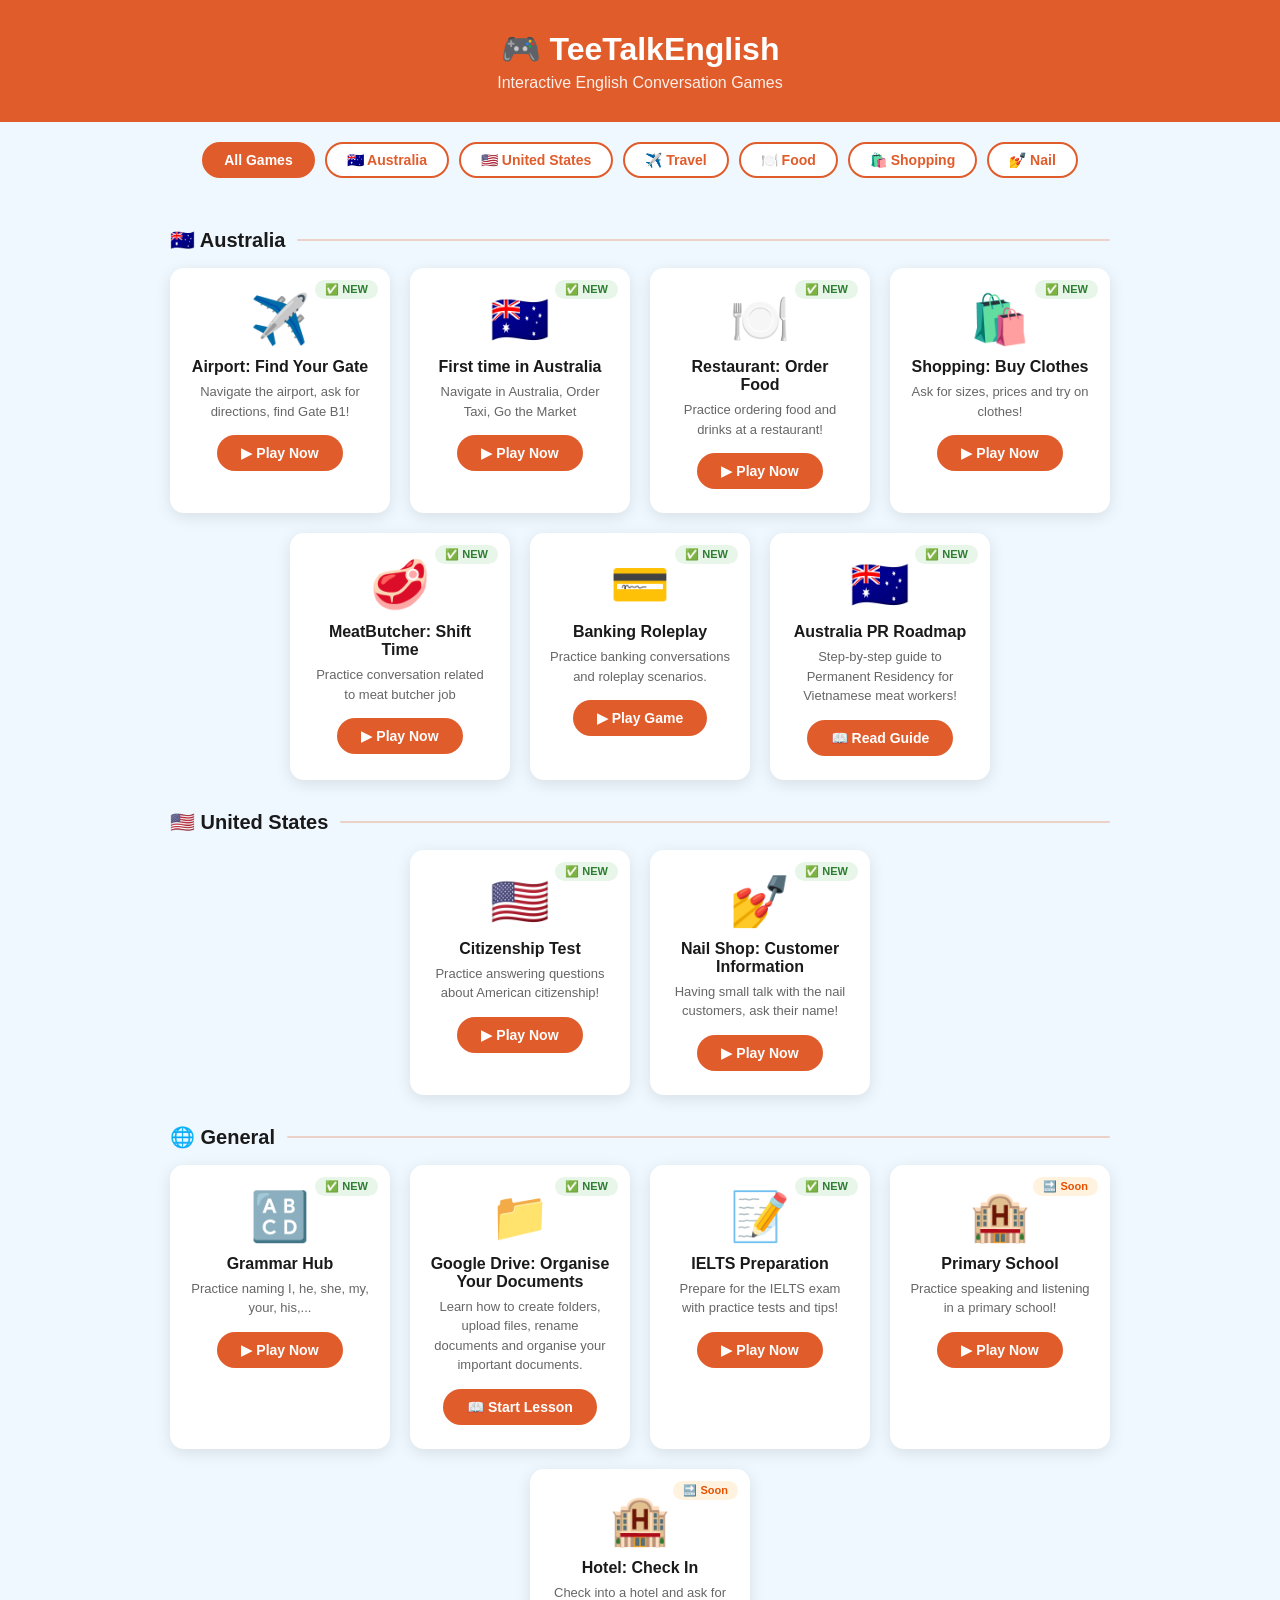
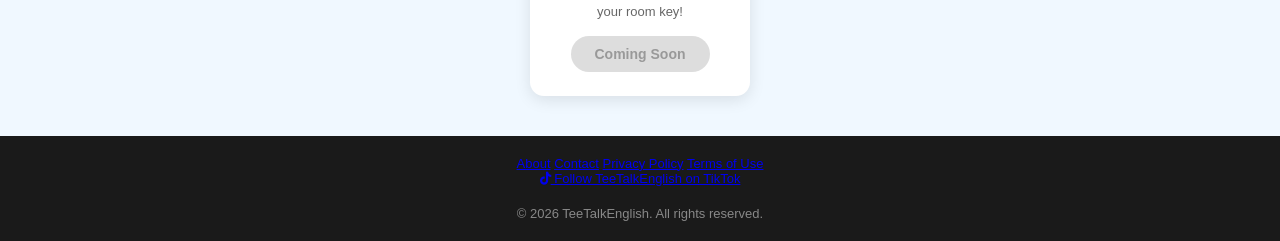
==== index.html @ f5754847 "add google drive document card on the main teetalk" ====
<!DOCTYPE html>
<html lang="en">
<head>
  <meta charset="UTF-8" />
  <meta name="viewport" content="width=device-width, initial-scale=1.0" />
<script async
  src="https://pagead2.googlesyndication.com/pagead/js/adsbygoogle.js?client=ca-pub-7908187227146035"
  crossorigin="anonymous"></script>

  <title>TeeTalkEnglish - Games</title>

  <!-- Stylesheet -->
  <link rel="stylesheet" href="style.css" />

<!--tiktok icon-->
<link rel="stylesheet" href="https://cdnjs.cloudflare.com/ajax/libs/font-awesome/6.5.1/css/all.min.css">

  <!-- Google Analytics -->
  <script async src="https://www.googletagmanager.com/gtag/js?id=G-E9S7586Y9N"></script>
  <script>
    window.dataLayer = window.dataLayer || [];
    function gtag(){dataLayer.push(arguments);}
    gtag('js', new Date());
    gtag('config', 'G-E9S7586Y9N');
  </script>
</head>

<body>

<!-- HEADER -->
<header>
  <h1>🎮 TeeTalkEnglish</h1>
  <p>Interactive English Conversation Games</p>
</header>

<!-- CATEGORY TABS -->
<div class="tabs">
  <div class="tab active" data-filter="all">All Games</div>
  <div class="tab" data-filter="au">🇦🇺 Australia</div>
  <div class="tab" data-filter="us">🇺🇸 United States</div>
  <div class="tab" data-filter="travel">✈️ Travel</div>
  <div class="tab" data-filter="food">🍽️ Food</div>
  <div class="tab" data-filter="shopping">🛍️ Shopping</div>
  <div class="tab" data-filter="nail">💅 Nail</div>
</div>


<!-- ═══════════════════════════════════════════ -->
<!--  ALL GAMES VIEW  (sectioned by country)    -->
<!-- ═══════════════════════════════════════════ -->
<div id="view-all" class="section-wrapper">

  <!-- ───── 🇦🇺 AUSTRALIA ───── -->
  <div class="section-header">
    <h2>🇦🇺 Australia</h2>
    <div class="section-line"></div>
  </div>
  <div class="game-grid">

    <div class="game-card" data-country="au" data-category="travel">
      <div class="badge badge-new">✅ NEW</div>
      <div class="emoji">✈️</div>
      <h3>Airport: Find Your Gate</h3>
      <p>Navigate the airport, ask for directions, find Gate B1!</p>
      <a class="btn-play" href="https://teetalkenglish.github.io/AIRPORT-GAME-FindingTheGate">▶ Play Now</a>
    </div>

    <div class="game-card" data-country="au" data-category="travel">
      <div class="badge badge-new">✅ NEW</div>
      <div class="emoji">🇦🇺</div>
      <h3>First time in Australia</h3>
      <p>Navigate in Australia, Order Taxi, Go the Market</p>
      <a class="btn-play" href="https://teetalkenglish.github.io/FIRST-DAY-AUSTRALIA/">▶ Play Now</a>
    </div>

    <div class="game-card" data-country="au" data-category="food">
      <div class="badge badge-new">✅ NEW</div>
      <div class="emoji">🍽️</div>
      <h3>Restaurant: Order Food</h3>
      <p>Practice ordering food and drinks at a restaurant!</p>
      <a class="btn-play" href="https://teetalkenglish.github.io/restaurant-order/">▶ Play Now</a>
    </div>

    <div class="game-card" data-country="au" data-category="shopping">
      <div class="badge badge-new">✅ NEW</div>
      <div class="emoji">🛍️</div>
      <h3>Shopping: Buy Clothes</h3>
      <p>Ask for sizes, prices and try on clothes!</p>
      <a class="btn-play" href="https://teetalkenglish.github.io/shopping/">▶ Play Now</a>
    </div>

    <div class="game-card" data-country="au" data-category="">
      <div class="badge badge-new">✅ NEW</div>
      <div class="emoji">🥩</div>
      <h3>MeatButcher: Shift Time</h3>
      <p>Practice conversation related to meat butcher job</p>
      <a class="btn-play" href="https://teetalkenglish.github.io/The-Butcher-Shop/">▶ Play Now</a>
    </div>
    
    
    <div class="game-card" data-country="au" data-category="banking">
      <div class="badge badge-new">✅ NEW</div>
      <div class="emoji">💳</div>
      <h3>Banking Roleplay</h3>
      <p>Practice banking conversations and roleplay scenarios.</p>
      <a class="btn-play" href="https://teetalkenglish.github.io/banking-roleplay/">▶ Play Game</a>
    </div>

    <div class="game-card" data-country="au" data-category="">
      <div class="badge badge-new">✅ NEW</div>
      <div class="emoji">🇦🇺</div>
      <h3>Australia PR Roadmap</h3>
      <p>Step-by-step guide to Permanent Residency for Vietnamese meat workers!</p>
      <a class="btn-play" href="https://teetalkenglish.github.io/pr-roadmap">📖 Read Guide</a>
    </div>


  </div><!-- /AU grid -->


  <!-- ───── 🇺🇸 UNITED STATES ───── -->
  <div class="section-header">
    <h2>🇺🇸 United States</h2>
    <div class="section-line"></div>
  </div>
  <div class="game-grid">

    <div class="game-card" data-country="us" data-category="">
      <div class="badge badge-new">✅ NEW</div>
      <div class="emoji">🇺🇸</div>
      <h3>Citizenship Test</h3>
      <p>Practice answering questions about American citizenship!</p>
      <a class="btn-play" href="https://teetalkenglish.github.io/citizenship-test/">▶ Play Now</a>
    </div>

    <div class="game-card" data-country="au" data-category="nail">
      <div class="badge badge-new">✅ NEW</div>
      <div class="emoji">💅</div>
      <h3>Nail Shop: Customer Information</h3>
      <p>Having small talk with the nail customers, ask their name!</p>
      <a class="btn-play" href="https://teetalkenglish.github.io/nail-salon-duolingo-p1-4/">▶ Play Now</a>
    </div>


  </div><!-- /US grid -->


  <!-- ───── 🌐 GENERAL ───── -->
  <div class="section-header">
    <h2>🌐 General</h2>
    <div class="section-line"></div>
  </div>
  <div class="game-grid">

    <div class="game-card" data-country="general" data-category="">
      <div class="badge badge-new">✅ NEW</div>
      <div class="emoji">🔠</div>
      <h3>Grammar Hub</h3>
      <p>Practice naming I, he, she, my, your, his,...</p>
      <a class="btn-play" href="https://teetalkenglish.github.io/grammar-hub/">▶ Play Now</a>
    </div>

    <div class="game-card" data-country="general" data-category="">
    <div class="badge badge-new">✅ NEW</div>

    <div class="emoji">📁</div>

    <h3>Google Drive: Organise Your Documents</h3>

    <p>
        Learn how to create folders, upload files, rename documents
        and organise your important documents.
    </p>

    <a
        class="btn-play"
        href="https://teetalkenglish.github.io/australia-document-preparation/lessons/google-drive/"
    >
        📖 Start Lesson
    </a>
</div>

    <div class="game-card" data-country="general" data-category="shopping">
      <div class="badge badge-new">✅ NEW</div>
      <div class="emoji">📝</div>
      <h3>IELTS Preparation</h3>
      <p>Prepare for the IELTS exam with practice tests and tips!</p>
      <a class="btn-play" href="https://teetalkenglish.github.io/ielts/">▶ Play Now</a>
    </div>

     <div class="game-card" data-country="general" data-category="travel">
      <div class="badge badge-coming">🔜 Soon</div>
      <div class="emoji">🏨</div>
      <h3>Primary School</h3>
      <p>Practice speaking and listening in a primary school!</p>
      <a class="btn-play" href="https://teetalkenglish.github.io/primary/">▶ Play Now</a>
    </div>

    <div class="game-card" data-country="general" data-category="travel">
      <div class="badge badge-coming">🔜 Soon</div>
      <div class="emoji">🏨</div>
      <h3>Hotel: Check In</h3>
      <p>Check into a hotel and ask for your room key!</p>
      <span class="btn-coming">Coming Soon</span>
    </div>

    
   


  </div><!-- /General grid -->

</div><!-- /view-all -->


<!-- ═══════════════════════════════════════════ -->
<!--  FILTERED VIEW  (tab-filtered flat grid)   -->
<!-- ═══════════════════════════════════════════ -->
<div id="view-filtered" class="hidden">
  <div id="filtered-grid"></div>
</div>


<!-- FOOTER -->


<footer>

  <div class="footer-links">
    <a href="/about/">About</a>
    <a href="/contact/">Contact</a>
    <a href="/privacy/">Privacy Policy</a>
    <a href="/terms/">Terms of Use</a>
  </div>

  <div class="social-links">
    <a href="https://www.tiktok.com/@teetalkenglish" target="_blank">
      <i class="fa-brands fa-tiktok"></i>
      Follow TeeTalkEnglish on TikTok
    </a>
  </div>

  <p>© 2026 TeeTalkEnglish. All rights reserved.</p>

</footer>

<!-- Script -->
<script src="script.js"></script>

</body>
</html>
---- style.css ----
* { box-sizing: border-box; margin: 0; padding: 0; }

body {
  font-family: Arial, sans-serif;
  text-align: center;
  background: #f0f8ff;
}

/* ── Header ── */
header {
  background: #e05c2b;
  color: white;
  padding: 30px 20px;
}
header h1 { font-size: 32px; margin-bottom: 6px; }
header p  { font-size: 16px; opacity: 0.9; }

/* ── Category tabs ── */
.tabs {
  display: flex;
  justify-content: center;
  gap: 10px;
  padding: 20px;
  flex-wrap: wrap;
}

.tab {
  padding: 8px 20px;
  border-radius: 20px;
  border: 2px solid #e05c2b;
  background: white;
  color: #e05c2b;
  font-weight: bold;
  cursor: pointer;
  font-size: 14px;
}

.tab.active, .tab:hover {
  background: #e05c2b;
  color: white;
}

/* ── Section wrapper ── */
.section-wrapper {
  max-width: 1000px;
  margin: 0 auto;
  padding: 0 30px 40px;
}

/* ── Section header divider ── */
.section-header {
  display: flex;
  align-items: center;
  gap: 12px;
  margin: 30px 0 16px;
  text-align: left;
}

.section-header h2 {
  font-size: 20px;
  font-weight: bold;
  color: #1a1a1a;
  white-space: nowrap;
}

.section-line {
  flex: 1;
  height: 2px;
  background: #e05c2b;
  opacity: 0.25;
  border-radius: 2px;
}

/* ── Game grid ── */
.game-grid {
  display: flex;
  flex-wrap: wrap;
  justify-content: center;
  gap: 20px;
}

/* ── Filtered view grid ── */
#filtered-grid {
  display: flex;
  flex-wrap: wrap;
  justify-content: center;
  gap: 20px;
  max-width: 1000px;
  margin: 20px auto;
  padding: 0 30px 40px;
}

/* ── Game card ── */
.game-card {
  background: white;
  border-radius: 14px;
  padding: 24px 20px;
  width: 220px;
  box-shadow: 0 4px 16px rgba(0,0,0,0.1);
  transition: transform 0.2s, box-shadow 0.2s;
  text-align: center;
  position: relative;
}

.game-card:hover {
  transform: translateY(-6px);
  box-shadow: 0 10px 28px rgba(0,0,0,0.15);
}

.game-card .emoji { font-size: 48px; margin-bottom: 10px; }
.game-card h3     { color: #1a1a1a; font-size: 16px; margin-bottom: 6px; }
.game-card p      { color: #666; font-size: 13px; margin-bottom: 14px; line-height: 1.5; }

/* ── Badges ── */
.badge {
  position: absolute;
  top: 12px; right: 12px;
  padding: 3px 10px;
  border-radius: 10px;
  font-size: 11px;
  font-weight: bold;
}

.badge-new    { background: #e8f5e9; color: #2e7d32; }
.badge-coming { background: #fff3e0; color: #e65100; }

/* ── Buttons ── */
.btn-play {
  display: inline-block;
  background: #e05c2b;
  color: white;
  padding: 10px 24px;
  border-radius: 25px;
  text-decoration: none;
  font-weight: bold;
  font-size: 14px;
  transition: background 0.2s;
}

.btn-play:hover { background: #c0451a; }

.btn-coming {
  display: inline-block;
  background: #ddd;
  color: #999;
  padding: 10px 24px;
  border-radius: 25px;
  font-weight: bold;
  font-size: 14px;
  cursor: not-allowed;
}

/* ── Utility ── */
.hidden { display: none; }

.no-results {
  color: #999;
  margin: 40px auto;
  font-size: 15px;
}

/* ── Footer ── */
footer {
  background: #1a1a1a;
  color: #888;
  padding: 20px;
  font-size: 13px;
}

.social-links {
  text-align: center;
  margin-bottom: 20px;
}

.tiktok-link {
  display: inline-flex;
  align-items: center;
  gap: 10px;
  padding: 14px 22px;
  background: #111;
  color: white;
  text-decoration: none;
  border-radius: 14px;
  font-weight: bold;
  transition: 0.3s ease;
}

.tiktok-link:hover {
  transform: translateY(-2px);
  opacity: 0.9;
}

.tiktok-link i {
  font-size: 20px;
}
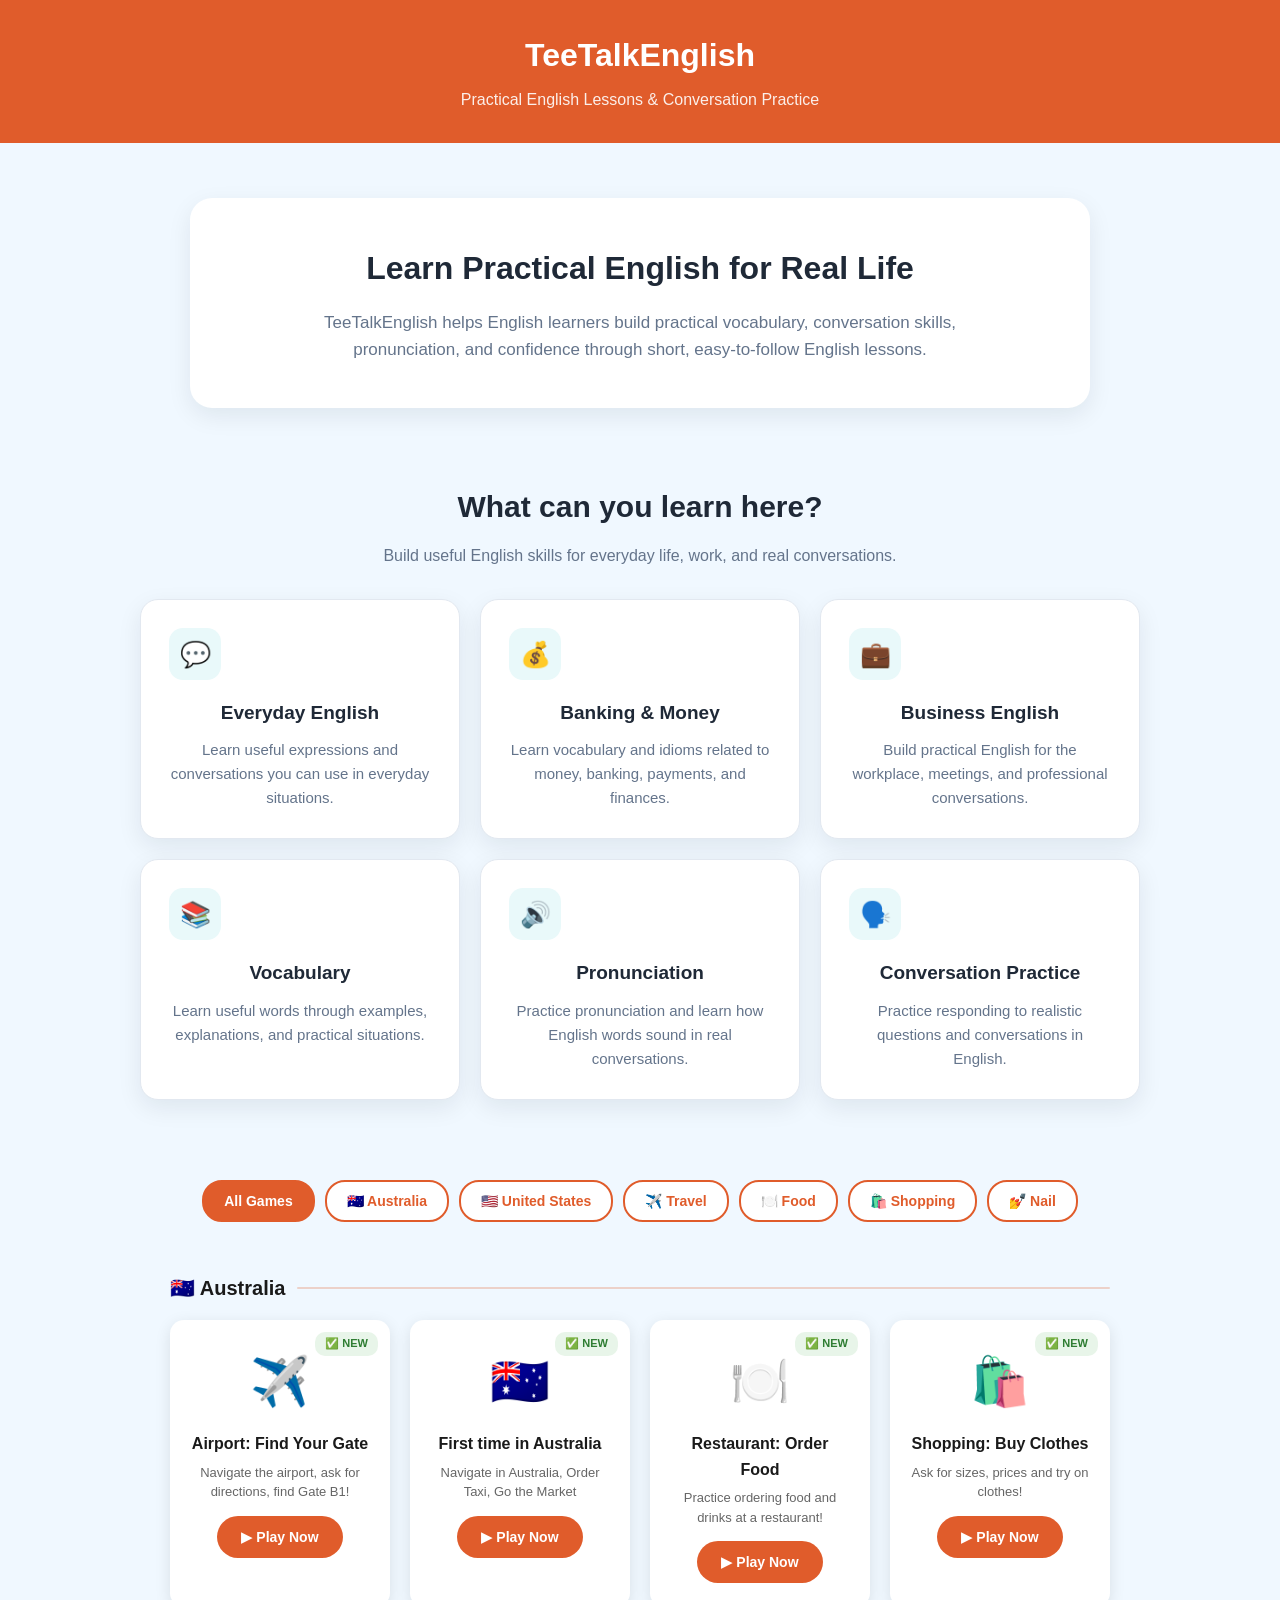
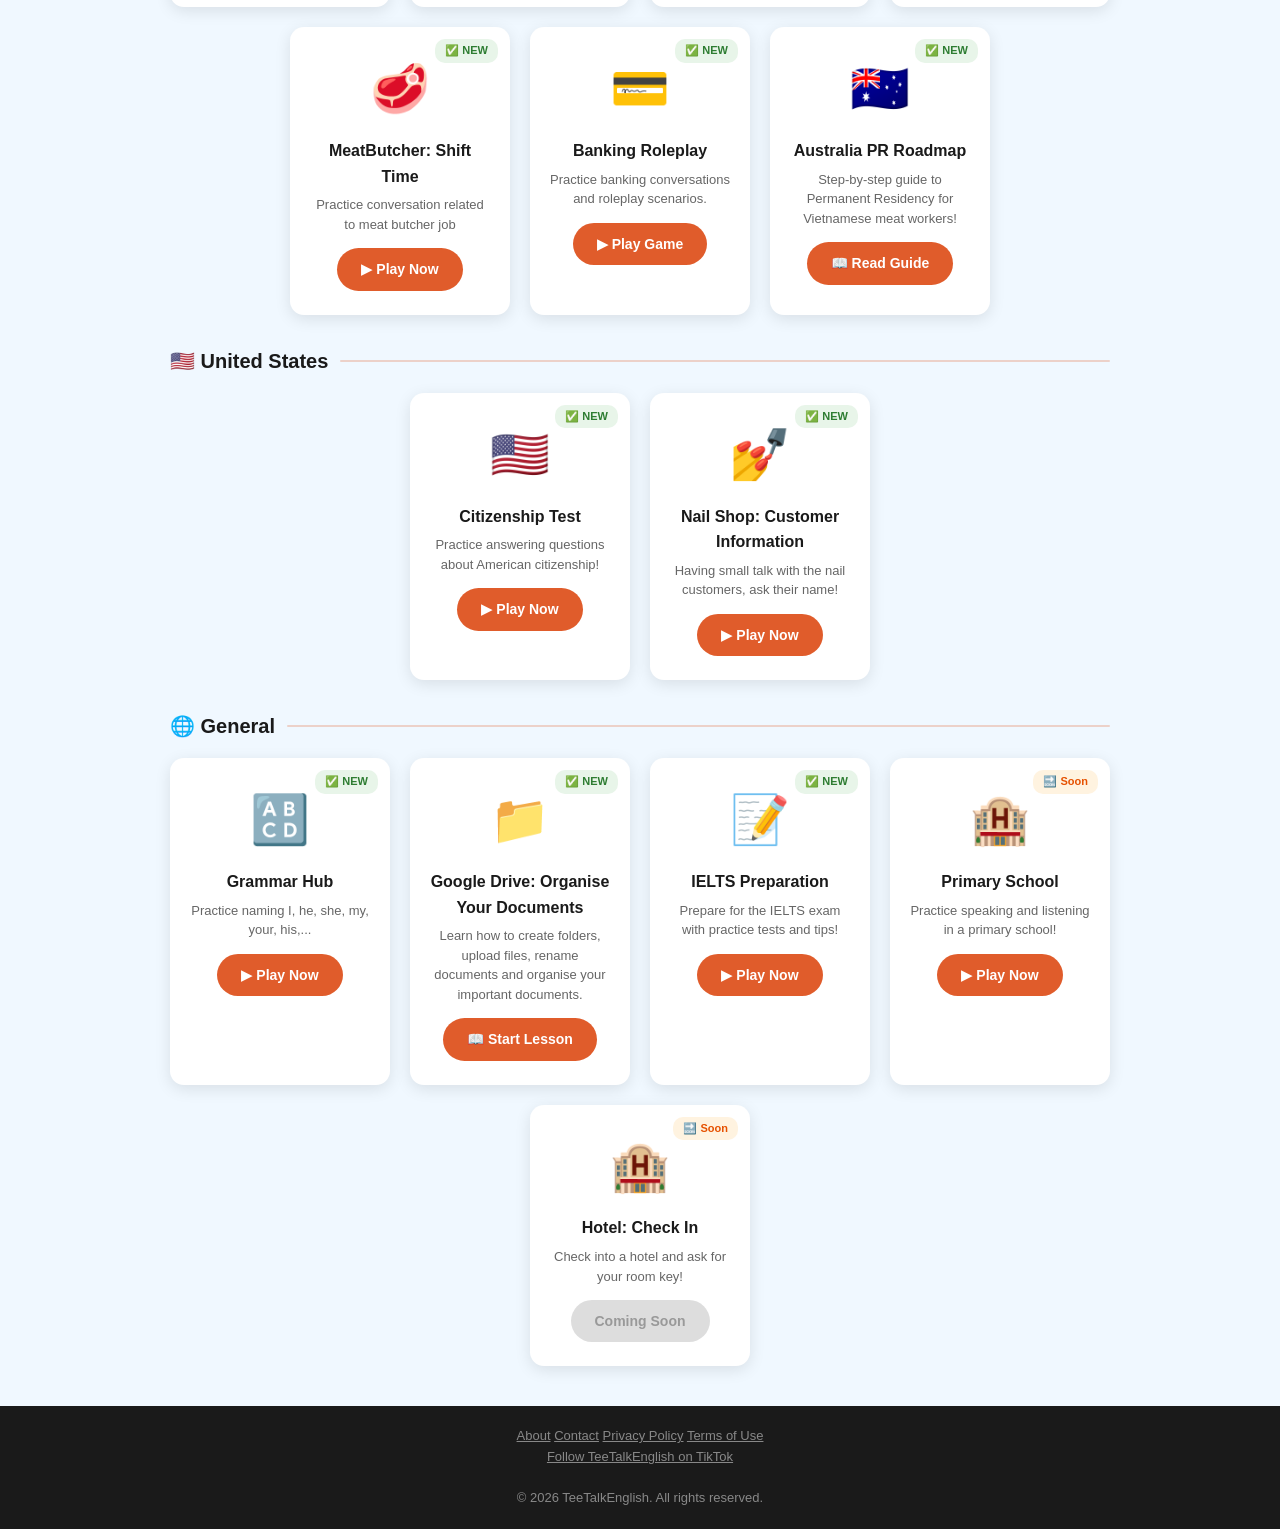
==== commit ac9ca530: "add new section more describe of the page so the adsesnse can target ads on it." ====
--- a/index.html
+++ b/index.html
@@ -1,37 +1,202 @@
 <!DOCTYPE html>
 <html lang="en">
 <head>
-  <meta charset="UTF-8" />
-  <meta name="viewport" content="width=device-width, initial-scale=1.0" />
-<script async
-  src="https://pagead2.googlesyndication.com/pagead/js/adsbygoogle.js?client=ca-pub-7908187227146035"
-  crossorigin="anonymous"></script>
-
-  <title>TeeTalkEnglish - Games</title>
-
-  <!-- Stylesheet -->
-  <link rel="stylesheet" href="style.css" />
-
-<!--tiktok icon-->
-<link rel="stylesheet" href="https://cdnjs.cloudflare.com/ajax/libs/font-awesome/6.5.1/css/all.min.css">
-
-  <!-- Google Analytics -->
-  <script async src="https://www.googletagmanager.com/gtag/js?id=G-E9S7586Y9N"></script>
-  <script>
-    window.dataLayer = window.dataLayer || [];
-    function gtag(){dataLayer.push(arguments);}
-    gtag('js', new Date());
-    gtag('config', 'G-E9S7586Y9N');
-  </script>
+
+    <meta charset="UTF-8">
+
+    <meta name="viewport"
+          content="width=device-width, initial-scale=1.0">
+
+    <title>
+        TeeTalkEnglish | Practical English Lessons & Conversation
+    </title>
+
+    <!-- Google AdSense -->
+    <script async
+        src="https://pagead2.googlesyndication.com/pagead/js/adsbygoogle.js?client=ca-pub-7908187227146035"
+        crossorigin="anonymous">
+    </script>
+
+    <!-- Google Analytics -->
+    <script async
+        src="https://www.googletagmanager.com/gtag/js?id=G-E9S7586Y9N">
+    </script>
+
+    <script>
+        window.dataLayer = window.dataLayer || [];
+
+        function gtag(){
+            dataLayer.push(arguments);
+        }
+
+        gtag('js', new Date());
+
+        gtag('config', 'G-E9S7586Y9N');
+    </script>
+
+    <!-- Master CSS -->
+    <link rel="stylesheet" href="assets/css/master.css">
+
 </head>
 
 <body>
 
-<!-- HEADER -->
 <header>
-  <h1>🎮 TeeTalkEnglish</h1>
-  <p>Interactive English Conversation Games</p>
+  <h1>TeeTalkEnglish</h1>
+  <p>Practical English Lessons & Conversation Practice</p>
 </header>
+
+
+<section class="intro-section">
+
+    <div class="intro-box">
+
+        <h2>
+            Learn Practical English for Real Life
+        </h2>
+
+        <p>
+            TeeTalkEnglish helps English learners build practical
+            vocabulary, conversation skills, pronunciation, and
+            confidence through short, easy-to-follow English lessons.
+        </p>
+
+    </div>
+
+</section>
+
+
+<section class="learning-section">
+
+    <div class="container">
+
+        <h2 class="section-title">
+            What can you learn here?
+        </h2>
+
+        <p class="section-subtitle">
+            Build useful English skills for everyday life,
+            work, and real conversations.
+        </p>
+
+
+        <div class="learning-grid">
+
+
+            <div class="info-card">
+
+                <div class="card-icon">
+                    💬
+                </div>
+
+                <h3>
+                    Everyday English
+                </h3>
+
+                <p>
+                    Learn useful expressions and conversations
+                    you can use in everyday situations.
+                </p>
+
+            </div>
+
+
+            <div class="info-card">
+
+                <div class="card-icon">
+                    💰
+                </div>
+
+                <h3>
+                    Banking & Money
+                </h3>
+
+                <p>
+                    Learn vocabulary and idioms related to
+                    money, banking, payments, and finances.
+                </p>
+
+            </div>
+
+
+            <div class="info-card">
+
+                <div class="card-icon">
+                    💼
+                </div>
+
+                <h3>
+                    Business English
+                </h3>
+
+                <p>
+                    Build practical English for the workplace,
+                    meetings, and professional conversations.
+                </p>
+
+            </div>
+
+
+            <div class="info-card">
+
+                <div class="card-icon">
+                    📚
+                </div>
+
+                <h3>
+                    Vocabulary
+                </h3>
+
+                <p>
+                    Learn useful words through examples,
+                    explanations, and practical situations.
+                </p>
+
+            </div>
+
+
+            <div class="info-card">
+
+                <div class="card-icon">
+                    🔊
+                </div>
+
+                <h3>
+                    Pronunciation
+                </h3>
+
+                <p>
+                    Practice pronunciation and learn how
+                    English words sound in real conversations.
+                </p>
+
+            </div>
+
+
+            <div class="info-card">
+
+                <div class="card-icon">
+                    🗣️
+                </div>
+
+                <h3>
+                    Conversation Practice
+                </h3>
+
+                <p>
+                    Practice responding to realistic questions
+                    and conversations in English.
+                </p>
+
+            </div>
+
+
+        </div>
+
+    </div>
+
+</section>
+
 
 <!-- CATEGORY TABS -->
 <div class="tabs">
@@ -157,7 +322,12 @@
       <div class="emoji">🔠</div>
       <h3>Grammar Hub</h3>
       <p>Practice naming I, he, she, my, your, his,...</p>
-      <a class="btn-play" href="https://teetalkenglish.github.io/grammar-hub/">▶ Play Now</a>
+     <a
+    class="btn-play"
+    href="https://teetalkenglish.com/grammar-hub/"
+>
+    ▶ Play Now
+</a>
     </div>
 
     <div class="game-card" data-country="general" data-category="">
--- a/assets/css/master.css
+++ b/assets/css/master.css
@@ -0,0 +1,7 @@
+/* =========================================
+   TeeTalkEnglish - Master CSS
+   ========================================= */
+
+@import url("global.css");
+@import url("cards.css");
+@import url("home.css");
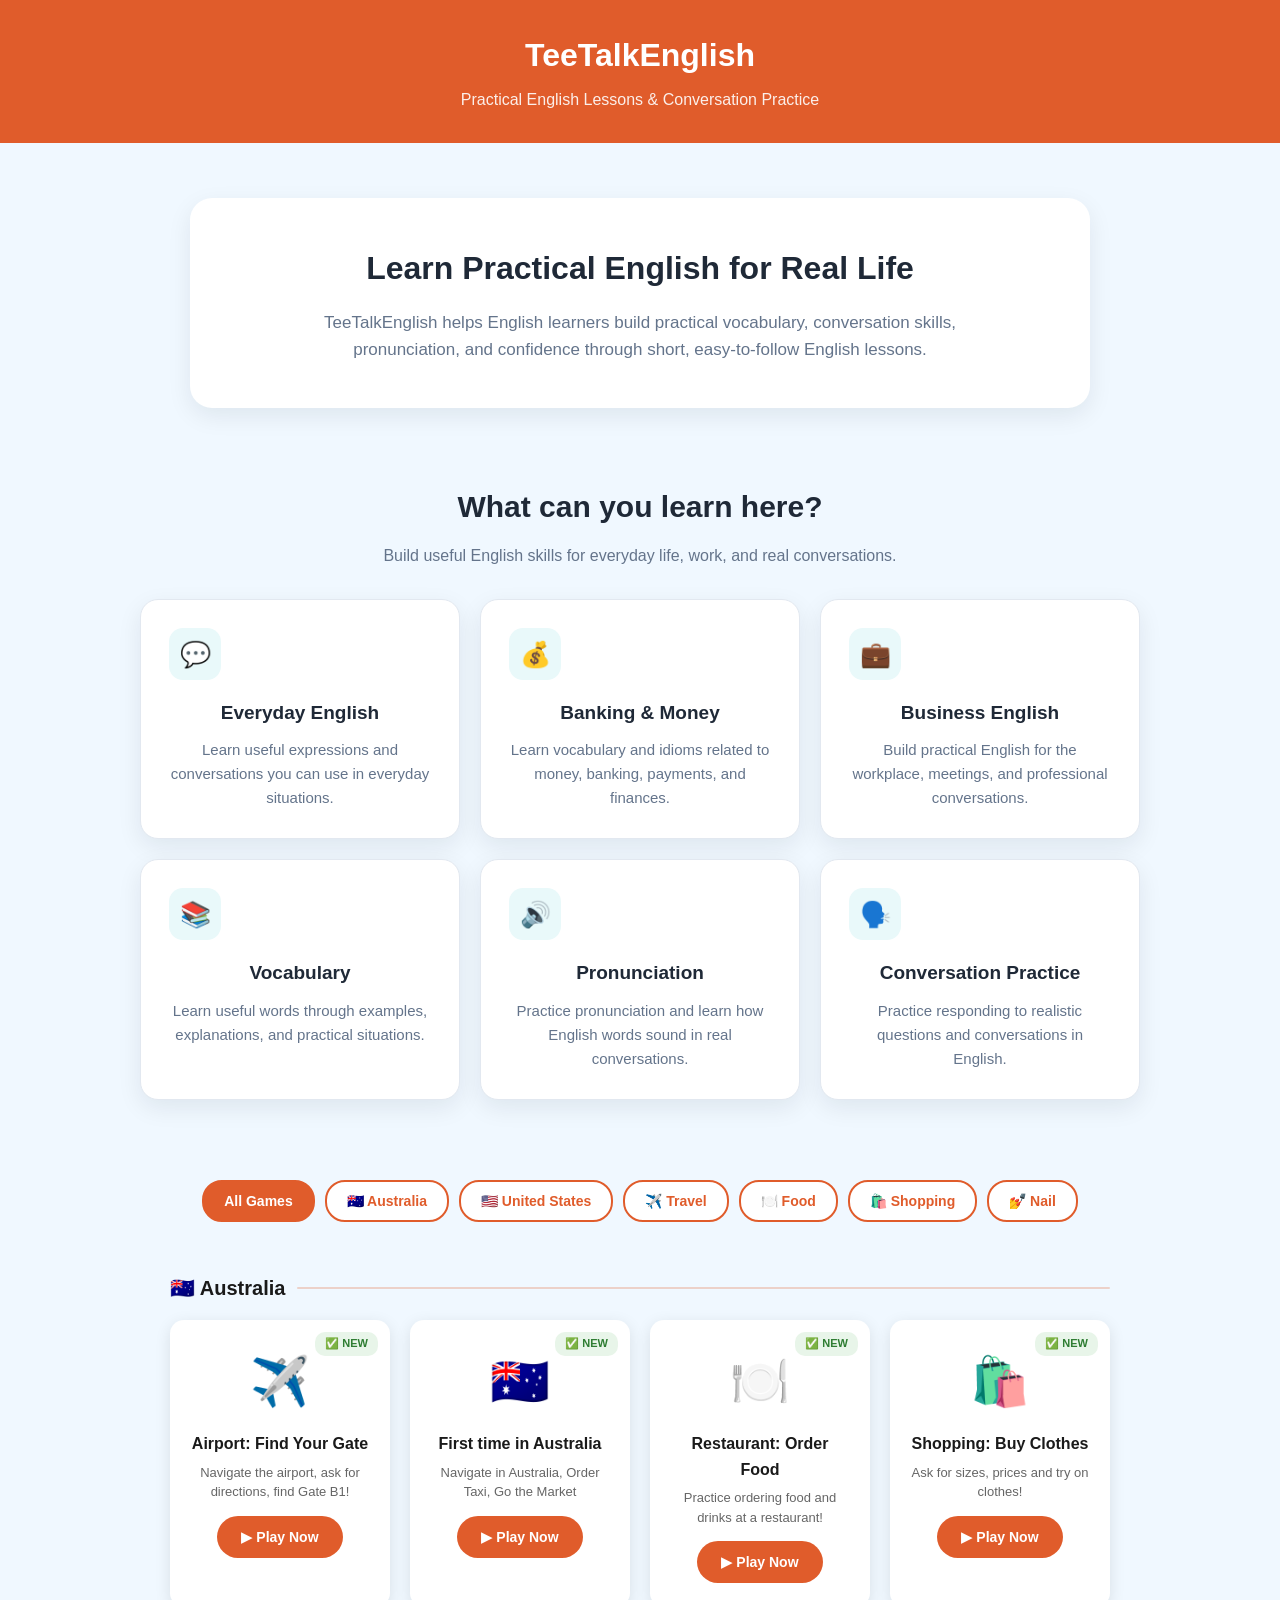
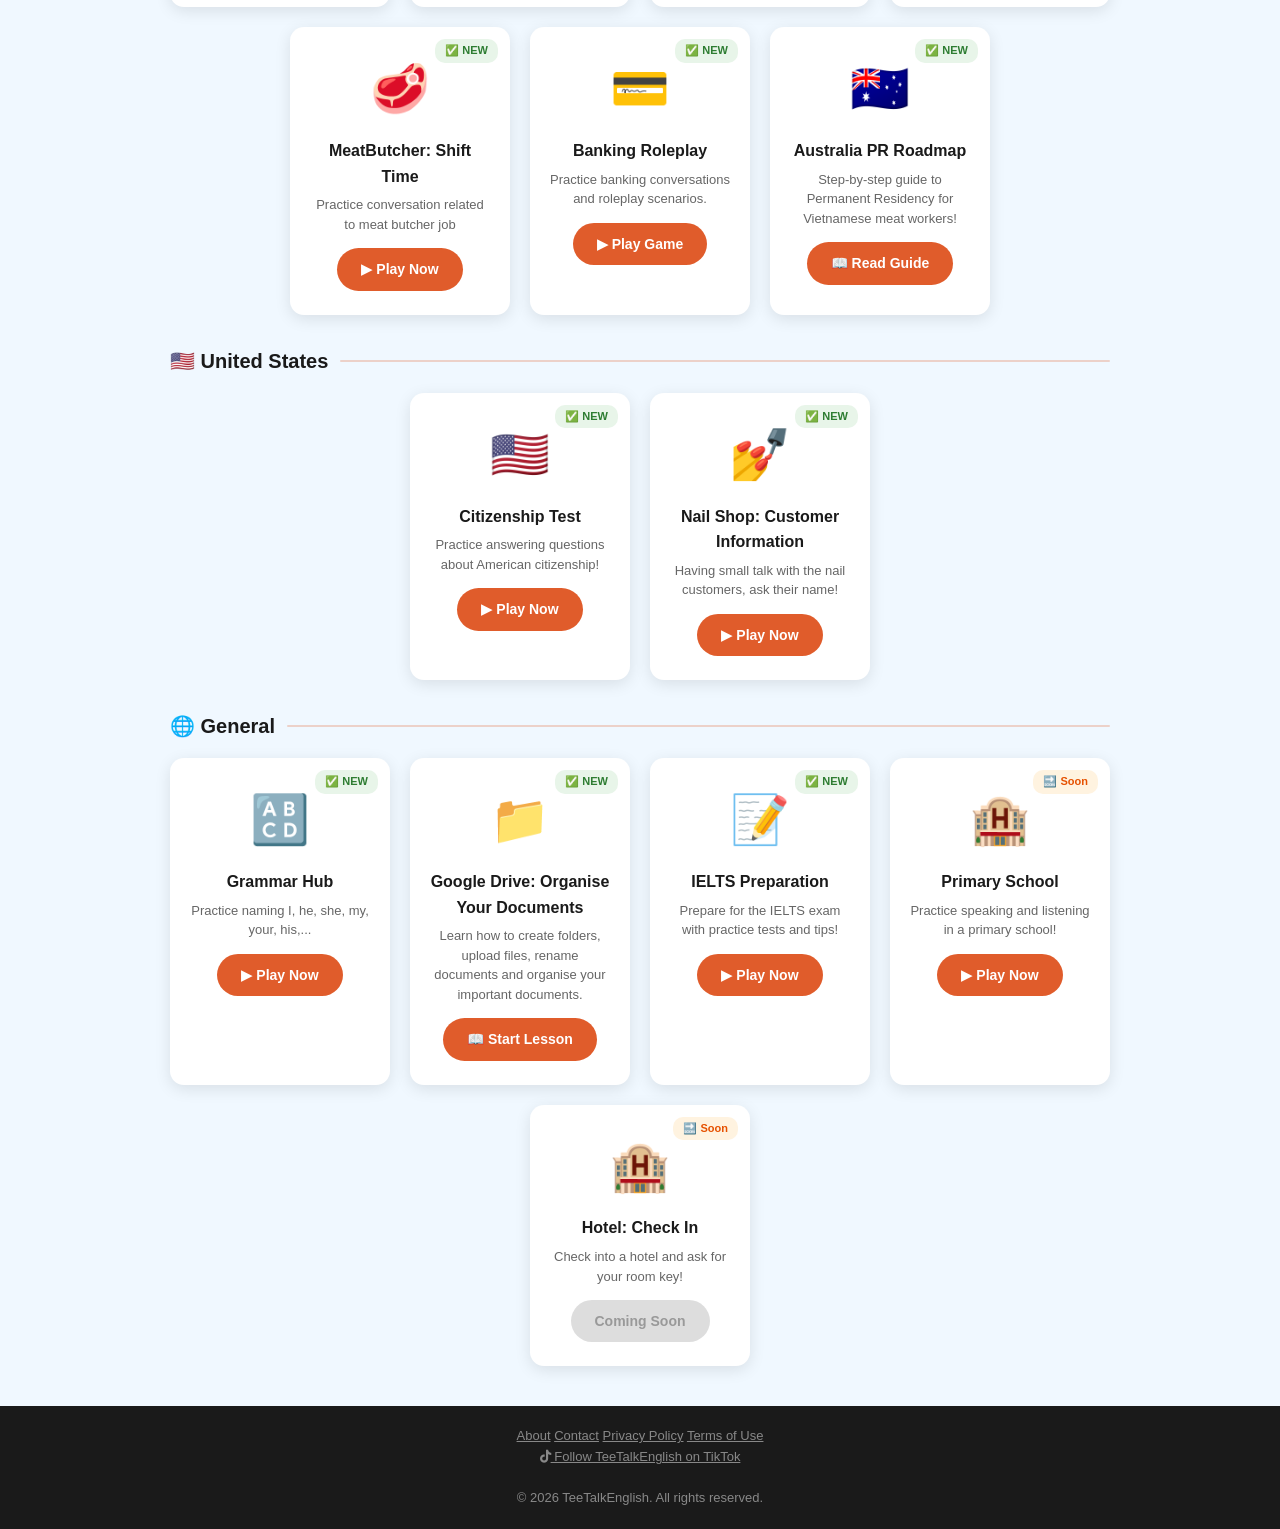
==== commit ada3cc18: "update apge redicrect page gg adsense problem" ====
--- a/index.html
+++ b/index.html
@@ -10,6 +10,14 @@
     <title>
         TeeTalkEnglish | Practical English Lessons & Conversation
     </title>
+
+    <!-- Canonical URL -->
+    <link rel="canonical" href="https://teetalkenglish.com/">
+
+    <!-- Master CSS -->
+    <link rel="stylesheet" href="assets/css/master.css">
+    <link rel="stylesheet"
+      href="https://cdnjs.cloudflare.com/ajax/libs/font-awesome/6.5.1/css/all.min.css">
 
     <!-- Google AdSense -->
     <script async
@@ -33,9 +41,6 @@
 
         gtag('config', 'G-E9S7586Y9N');
     </script>
-
-    <!-- Master CSS -->
-    <link rel="stylesheet" href="assets/css/master.css">
 
 </head>
 
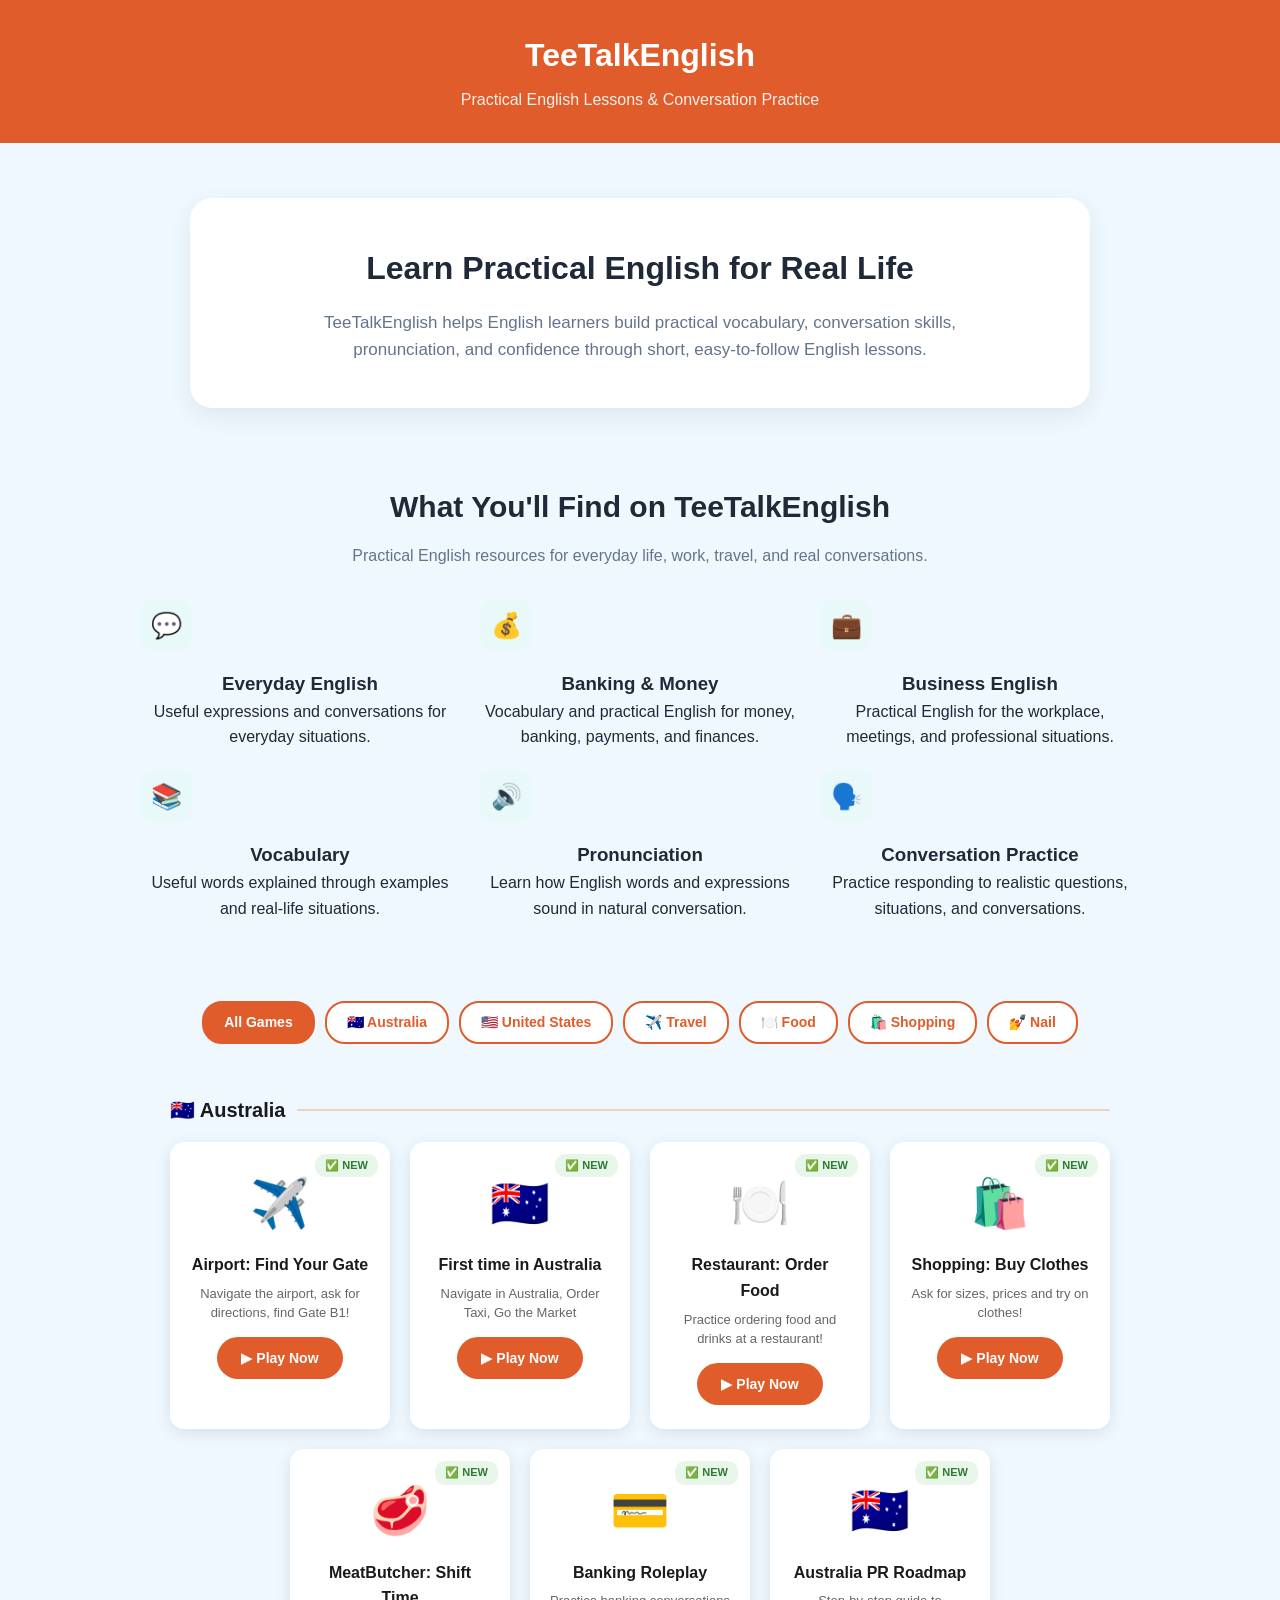
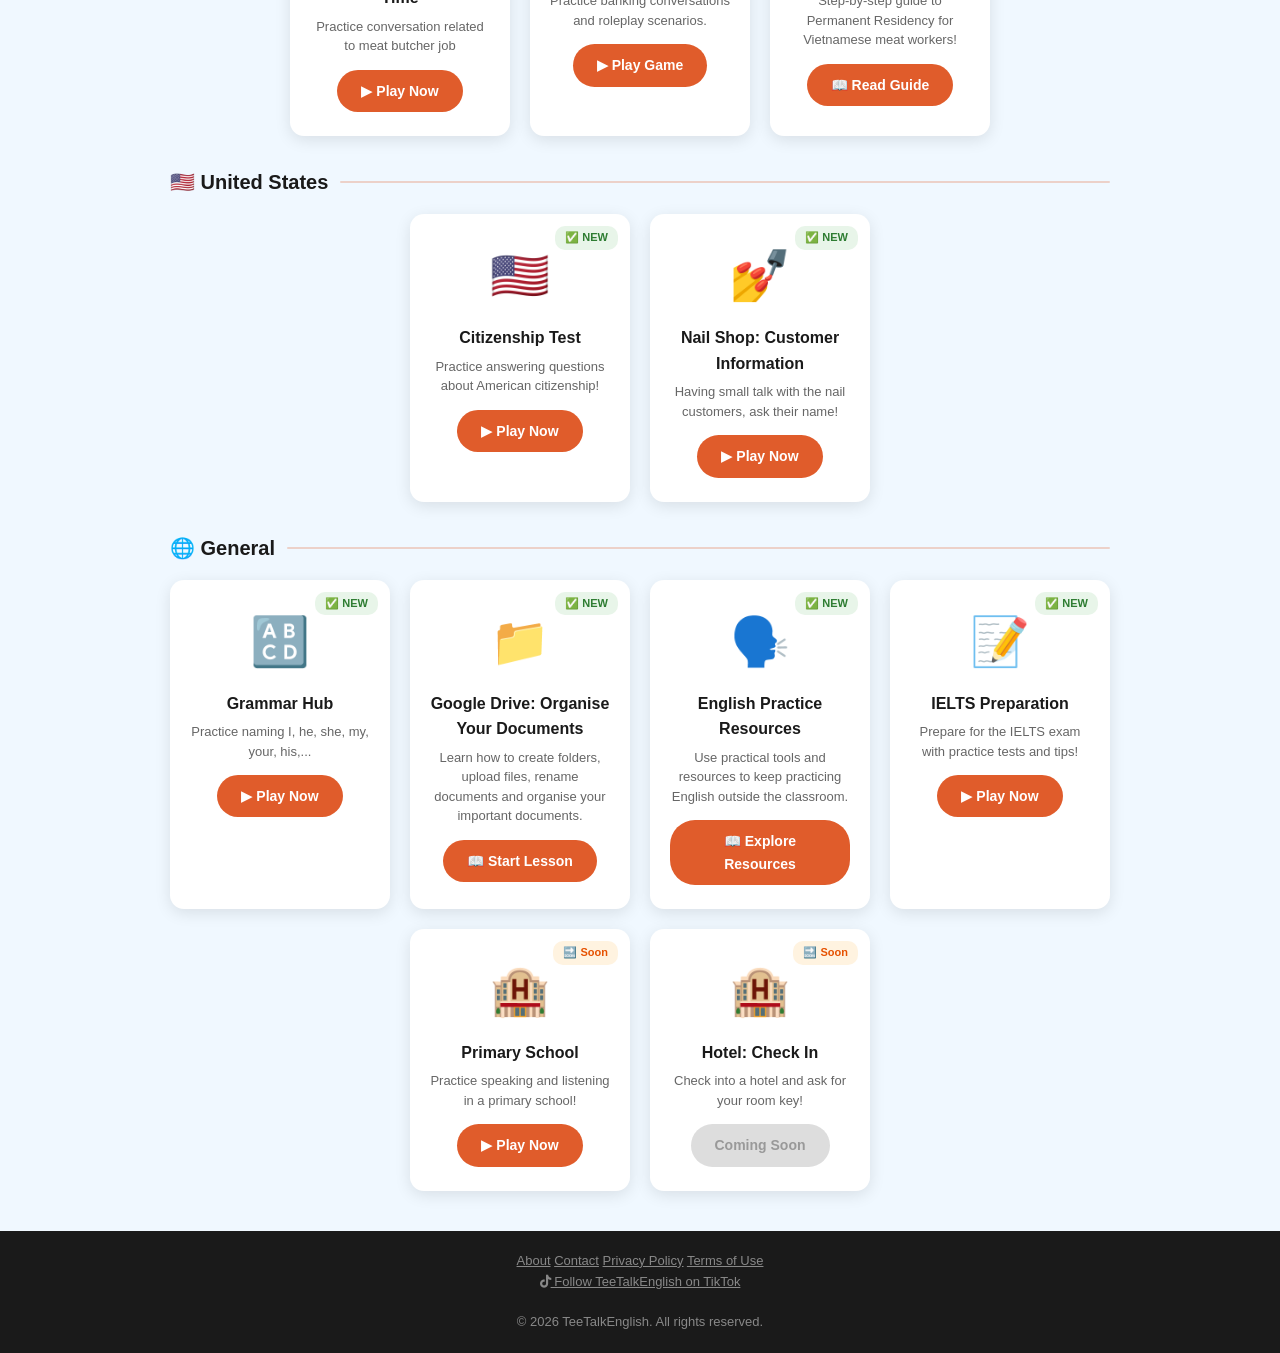
==== commit 8d0e0c5c: "add new card english speaking resource" ====
--- a/index.html
+++ b/index.html
@@ -76,132 +76,75 @@
     <div class="container">
 
         <h2 class="section-title">
-            What can you learn here?
+            What You'll Find on TeeTalkEnglish
         </h2>
 
         <p class="section-subtitle">
-            Build useful English skills for everyday life,
-            work, and real conversations.
+            Practical English resources for everyday life,
+            work, travel, and real conversations.
         </p>
 
-
         <div class="learning-grid">
 
-
-            <div class="info-card">
-
-                <div class="card-icon">
-                    💬
-                </div>
-
-                <h3>
-                    Everyday English
-                </h3>
-
-                <p>
-                    Learn useful expressions and conversations
-                    you can use in everyday situations.
-                </p>
-
-            </div>
-
-
-            <div class="info-card">
-
-                <div class="card-icon">
-                    💰
-                </div>
-
-                <h3>
-                    Banking & Money
-                </h3>
-
-                <p>
-                    Learn vocabulary and idioms related to
+            <div class="learning-item">
+                <div class="card-icon">💬</div>
+                <h3>Everyday English</h3>
+                <p>
+                    Useful expressions and conversations
+                    for everyday situations.
+                </p>
+            </div>
+
+            <div class="learning-item">
+                <div class="card-icon">💰</div>
+                <h3>Banking & Money</h3>
+                <p>
+                    Vocabulary and practical English for
                     money, banking, payments, and finances.
                 </p>
-
-            </div>
-
-
-            <div class="info-card">
-
-                <div class="card-icon">
-                    💼
-                </div>
-
-                <h3>
-                    Business English
-                </h3>
-
-                <p>
-                    Build practical English for the workplace,
-                    meetings, and professional conversations.
-                </p>
-
-            </div>
-
-
-            <div class="info-card">
-
-                <div class="card-icon">
-                    📚
-                </div>
-
-                <h3>
-                    Vocabulary
-                </h3>
-
-                <p>
-                    Learn useful words through examples,
-                    explanations, and practical situations.
-                </p>
-
-            </div>
-
-
-            <div class="info-card">
-
-                <div class="card-icon">
-                    🔊
-                </div>
-
-                <h3>
-                    Pronunciation
-                </h3>
-
-                <p>
-                    Practice pronunciation and learn how
-                    English words sound in real conversations.
-                </p>
-
-            </div>
-
-
-            <div class="info-card">
-
-                <div class="card-icon">
-                    🗣️
-                </div>
-
-                <h3>
-                    Conversation Practice
-                </h3>
-
-                <p>
-                    Practice responding to realistic questions
-                    and conversations in English.
-                </p>
-
-            </div>
-
+            </div>
+
+            <div class="learning-item">
+                <div class="card-icon">💼</div>
+                <h3>Business English</h3>
+                <p>
+                    Practical English for the workplace,
+                    meetings, and professional situations.
+                </p>
+            </div>
+
+            <div class="learning-item">
+                <div class="card-icon">📚</div>
+                <h3>Vocabulary</h3>
+                <p>
+                    Useful words explained through examples
+                    and real-life situations.
+                </p>
+            </div>
+
+            <div class="learning-item">
+                <div class="card-icon">🔊</div>
+                <h3>Pronunciation</h3>
+                <p>
+                    Learn how English words and expressions
+                    sound in natural conversation.
+                </p>
+            </div>
+
+            <div class="learning-item">
+                <div class="card-icon">🗣️</div>
+                <h3>Conversation Practice</h3>
+                <p>
+                    Practice responding to realistic questions,
+                    situations, and conversations.
+                </p>
+            </div>
 
         </div>
 
     </div>
 
 </section>
-
 
 <!-- CATEGORY TABS -->
 <div class="tabs">
@@ -355,6 +298,14 @@
     </a>
 </div>
 
+    <div class="game-card" data-country="general" data-category="">
+      <div class="badge badge-new">✅ NEW</div>
+      <div class="emoji">🗣️</div>
+      <h3>English Practice Resources</h3>
+      <p>Use practical tools and resources to keep practicing English outside the classroom.</p>
+      <a class="btn-play" href="https://teetalkenglish.github.io/english-practice-resources/">📖 Explore Resources</a>
+    </div>
+
     <div class="game-card" data-country="general" data-category="shopping">
       <div class="badge badge-new">✅ NEW</div>
       <div class="emoji">📝</div>
